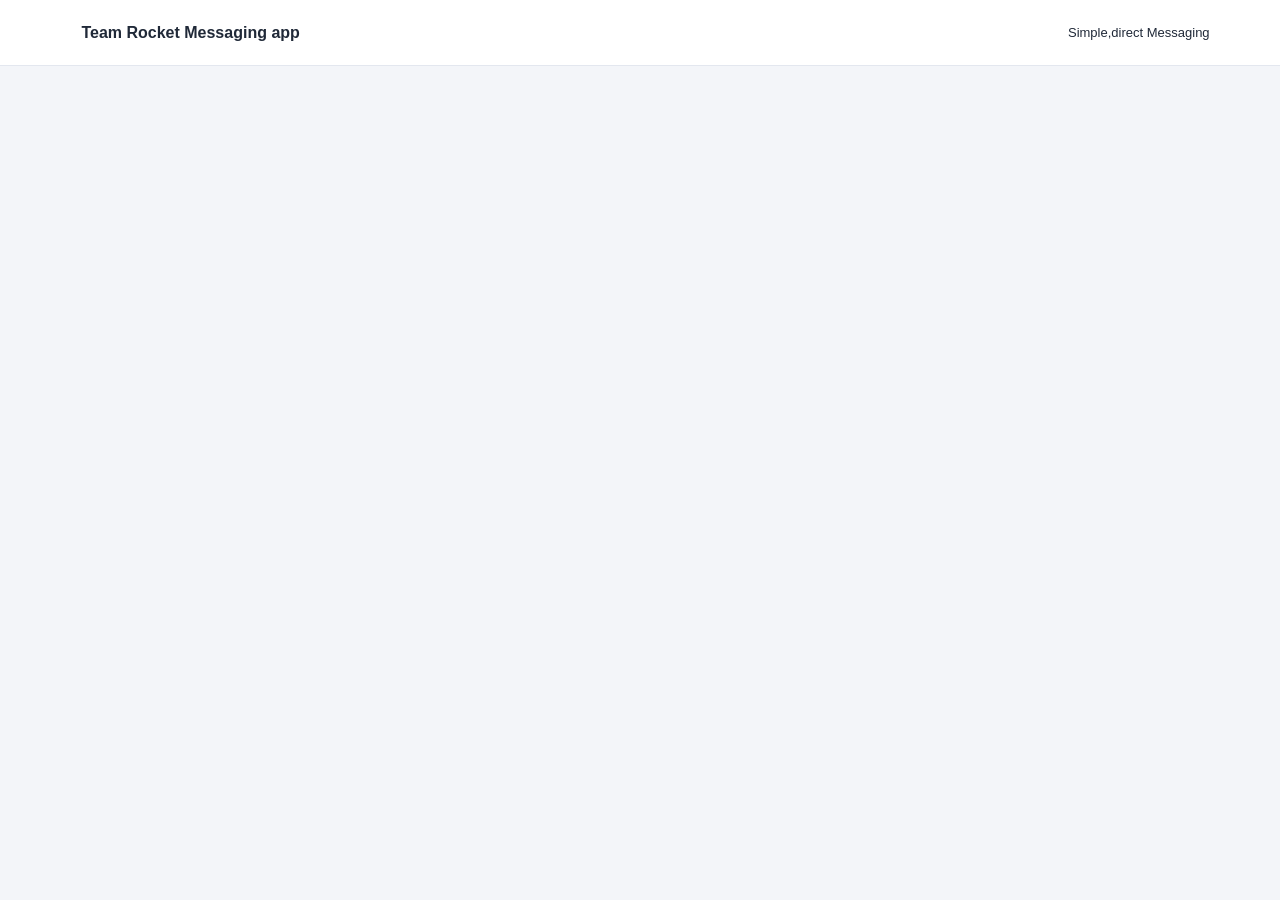
==== login.html @ b953588b "Initial commit - Team Rocket login Page" ====
<!DOCTYPE html>
<html lang"en">
    <head>
        <title>Team Rocket Messaging app</title>
        <link rel="stylesheet" href="login.css">
        <script src="login.js" defer></script>

    </head>
    <body>
        <header class="topbar">
            <a href="/" class="brand">
                <span class="brand-icon"></span>
                <span>Team Rocket Messaging app</span>
            </a>
            <span class="tagline">Simple,direct Messaging</span>
        </header>


    </body>
    </html>
---- login.css ----
:root{
    font-family: Arial, Helvetica, sans-serif;
    color:#202938;
    background: #f3f5f9;

}

*{
    box-sizing:border-box;
}
body{
    margin:0;
    min-height: 100vh;
    display:flex;
    flex-direction:column;
}
.topbar{
min-height:66px;
padding: 0  5.5%;
background:#ffffff;
border-bottom: 1px solid #e3e7ef;

display: flex;
align-items: center;
justify-content: space-between;
gap: 16px;
}

.brand{
    display:flex;
    align-items:center;
    gap:11px;

    color:#202938;
    text-decoration: none;
    font-weight: 600;
}
.tagline{
    color:737d8d;
    font-size:13px;
}
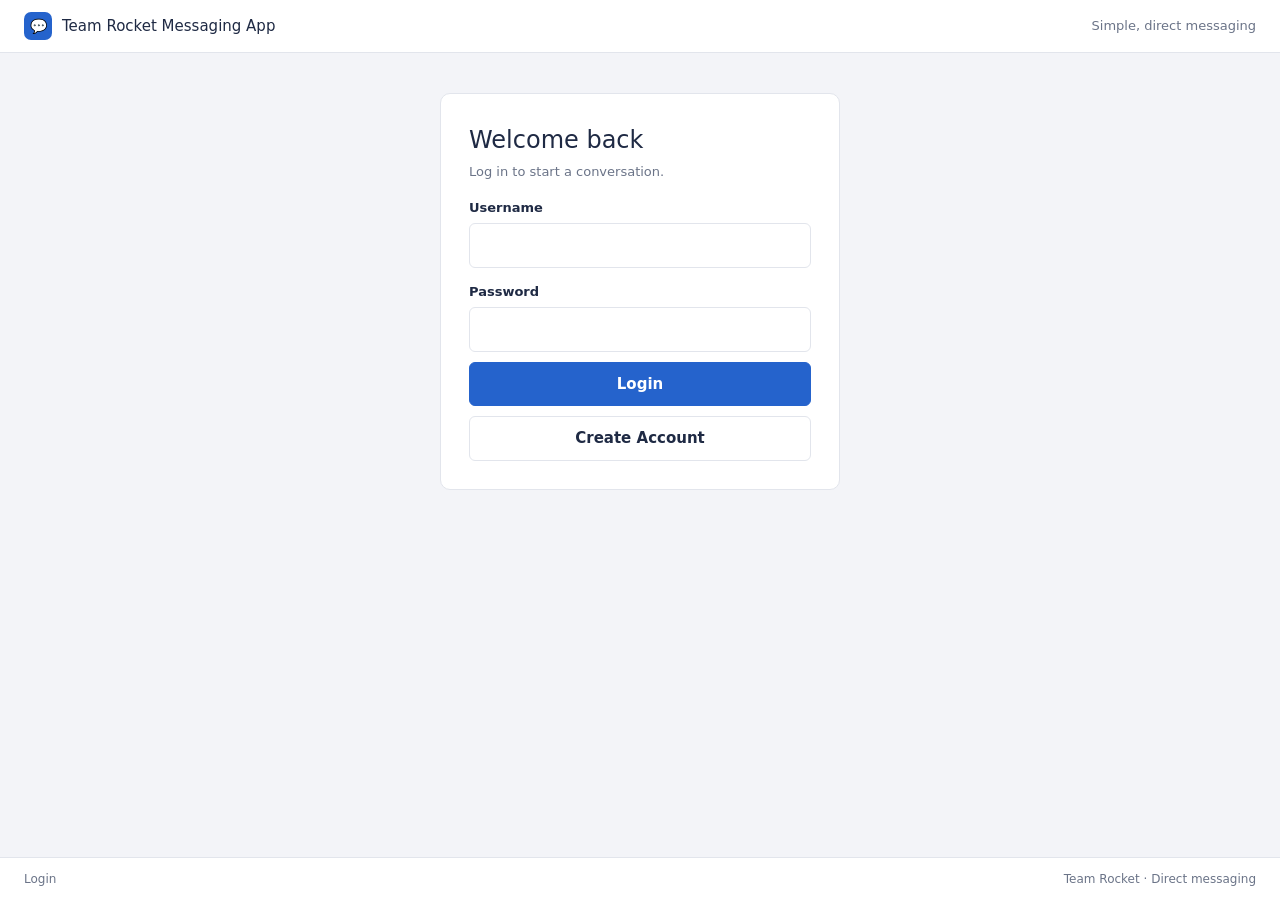
==== commit da4653c2: "changes in html and css" ====
--- a/login.html
+++ b/login.html
@@ -1,20 +1,57 @@
 <!DOCTYPE html>
-<html lang"en">
-    <head>
-        <title>Team Rocket Messaging app</title>
-        <link rel="stylesheet" href="login.css">
-        <script src="login.js" defer></script>
+<html lang="en">
+<head>
+<meta charset="utf-8">
+<meta name="viewport" content="width=device-width, initial-scale=1">
+<title>Team Rocket Messaging App</title>
+<link rel="stylesheet" href="login.css">
+</head>
+<body>
+<header class="bar">
+  <div class="brand"><span class="logo">&#128172;</span> Team Rocket Messaging App</div>
+  <div id="barRight" class="tag">Simple, direct messaging</div>
+</header>
 
-    </head>
-    <body>
-        <header class="topbar">
-            <a href="/" class="brand">
-                <span class="brand-icon"></span>
-                <span>Team Rocket Messaging app</span>
-            </a>
-            <span class="tagline">Simple,direct Messaging</span>
-        </header>
+<main>
+  <section id="login" class="card narrow">
+    <h1>Welcome back</h1><p class="sub">Log in to start a conversation.</p>
+    <label for="lu">Username</label><input id="lu" autocomplete="username">
+    <label for="lp">Password</label><input id="lp" type="password" autocomplete="current-password">
+    <div id="lmsg" class="note" hidden></div>
+    <button id="loginBtn" class="primary">Login</button>
+    <button id="toRegister" class="ghost">Create Account</button>
+  </section>
 
+  <section id="register" class="card narrow" hidden>
+    <h1>Create your account</h1><p class="sub">Choose a username and password to get started.</p>
+    <label for="ru">Username</label><input id="ru" autocomplete="username">
+    <label for="rp">Password</label><input id="rp" type="password" autocomplete="new-password">
+    <label for="rc">Confirm Password</label><input id="rc" type="password" autocomplete="new-password">
+    <div id="rmsg" class="note" hidden></div>
+    <button id="registerBtn" class="primary">Create Account</button>
+    <button id="toLogin" class="ghost">Back to Login</button>
+  </section>
 
-    </body>
-    </html>+  <section id="users" class="wide" hidden>
+    <h1>Choose someone to message</h1><p class="sub">Select a registered user, then open your conversation.</p>
+    <div class="list">
+      <div class="list-head"><strong>Registered users</strong><span id="count" class="tag"></span></div>
+      <input id="search" class="search" placeholder="Search users..." aria-label="Search users">
+      <ul id="userList"></ul>
+    </div>
+    <div class="row"><span id="selected" class="tag">No user selected</span>
+      <button id="openBtn" class="primary" disabled>Open Conversation</button></div>
+  </section>
+
+  <section id="chat" class="wide" hidden>
+    <div class="chat-head"><button id="backBtn" class="ghost small">Back</button>
+      <div><h2 id="chatName"></h2><span class="tag">Direct conversation</span></div></div>
+    <div id="thread" class="thread" aria-live="polite"></div>
+    <form id="sendForm" class="row"><input id="body" placeholder="Type a message..." maxlength="1000" autocomplete="off">
+      <button class="primary" type="submit">Send</button></form>
+  </section>
+</main>
+<footer class="bar foot"><span id="where">Login</span><span>Team Rocket &middot; Direct messaging</span></footer>
+<script src="app.js"></script>
+</body>
+</html>
--- a/login.css
+++ b/login.css
@@ -1,42 +1,44 @@
-:root{
-    font-family: Arial, Helvetica, sans-serif;
-    color:#202938;
-    background: #f3f5f9;
-
-}
-
-*{
-    box-sizing:border-box;
-}
-body{
-    margin:0;
-    min-height: 100vh;
-    display:flex;
-    flex-direction:column;
-}
-.topbar{
-min-height:66px;
-padding: 0  5.5%;
-background:#ffffff;
-border-bottom: 1px solid #e3e7ef;
-
-display: flex;
-align-items: center;
-justify-content: space-between;
-gap: 16px;
-}
-
-.brand{
-    display:flex;
-    align-items:center;
-    gap:11px;
-
-    color:#202938;
-    text-decoration: none;
-    font-weight: 600;
-}
-.tagline{
-    color:737d8d;
-    font-size:13px;
-}
-
+:root{--blue:#2563cc;--blue-d:#1d4fa8;--bg:#f3f4f8;--line:#e2e5ec;--ink:#1f2a44;--mute:#6b7488;--err-bg:#fdeeee;--err:#c0392b;--ok-bg:#e9f6ee;--ok:#1e7a43}
+*{box-sizing:border-box}
+body{margin:0;min-height:100vh;display:flex;flex-direction:column;background:var(--bg);color:var(--ink);font:15px/1.5 Inter,system-ui,-apple-system,"Segoe UI",Roboto,sans-serif}
+[hidden]{display:none!important}
+.bar{display:flex;justify-content:space-between;align-items:center;gap:12px;padding:12px 24px;background:#fff;border-bottom:1px solid var(--line)}
+.foot{border:0;border-top:1px solid var(--line);font-size:12px;color:var(--mute);margin-top:auto}
+.brand{display:flex;align-items:center;gap:10px;font-weight:500}
+.logo{display:grid;place-items:center;width:28px;height:28px;background:var(--blue);border-radius:7px;font-size:14px}
+.tag{color:var(--mute);font-size:13px}
+main{width:100%;padding:40px 16px}
+.narrow{max-width:400px;margin:0 auto}.wide{max-width:760px;margin:0 auto}
+.card{background:#fff;border:1px solid var(--line);border-radius:10px;padding:28px}
+h1{font-size:24px;font-weight:500;margin:0 0 4px}h2{font-size:20px;font-weight:500;margin:0}
+.sub{color:var(--mute);margin:0 0 16px;font-size:13px}
+label{display:block;font-size:13px;font-weight:600;margin:14px 0 6px}
+input{width:100%;padding:10px 12px;border:1px solid var(--line);border-radius:6px;font:inherit;background:#fff;color:var(--ink)}
+input:focus,button:focus-visible,li:focus-visible{outline:2px solid var(--blue);outline-offset:1px}
+button{width:100%;padding:10px 14px;border-radius:6px;font:inherit;font-weight:600;cursor:pointer;border:1px solid var(--line);background:#fff;color:var(--ink);margin-top:10px}
+button.primary{background:var(--blue);border-color:var(--blue);color:#fff}
+button.primary:hover:not(:disabled){background:var(--blue-d)}
+button:disabled{opacity:.5;cursor:not-allowed}
+.small{width:auto;margin:0}
+.note{margin-top:14px;padding:10px 12px;border-radius:6px;font-size:13px}
+.note.err{background:var(--err-bg);color:var(--err)}.note.ok{background:var(--ok-bg);color:var(--ok)}
+.list{background:#fff;border:1px solid var(--line);border-radius:10px;overflow:hidden}
+.list-head{display:flex;justify-content:space-between;padding:12px 16px;background:#fafbfd}
+.search{border:0;border-top:1px solid var(--line);border-bottom:1px solid var(--line);border-radius:0}
+ul{list-style:none;margin:0;padding:0;height:260px;overflow-y:auto}
+li{display:flex;justify-content:space-between;padding:14px 16px;border-bottom:1px solid var(--line);cursor:pointer;border-left:3px solid transparent}
+li:hover{background:#f7f9fd}
+li.sel{background:#e8f0fd;border-left-color:var(--blue);color:var(--blue);font-weight:600}
+li .chk{font-size:13px}
+.empty{padding:20px 16px;color:var(--mute);cursor:default}
+.row{display:flex;justify-content:space-between;align-items:center;gap:12px;margin-top:16px}
+.row button{width:auto;margin:0;padding:10px 20px}
+.chat-head{display:flex;align-items:center;gap:16px;margin-bottom:12px}
+.thread{height:420px;overflow-y:auto;background:#fff;border:1px solid var(--line);border-radius:10px;padding:14px 16px;display:flex;flex-direction:column;gap:10px}
+.day{align-self:center;color:var(--mute);font-size:12px}
+.msg{max-width:70%;display:flex;flex-direction:column;gap:2px}
+.msg small{font-size:11px;color:var(--mute)}
+.msg p{margin:0;padding:8px 12px;border-radius:8px;background:#edf0f5;word-wrap:break-word;white-space:pre-wrap}
+.msg.me{align-self:flex-end;align-items:flex-end}
+.msg.me p{background:var(--blue);color:#fff}
+@media(max-width:520px){.bar{padding:10px 14px}.msg{max-width:88%}.card{padding:20px}}
